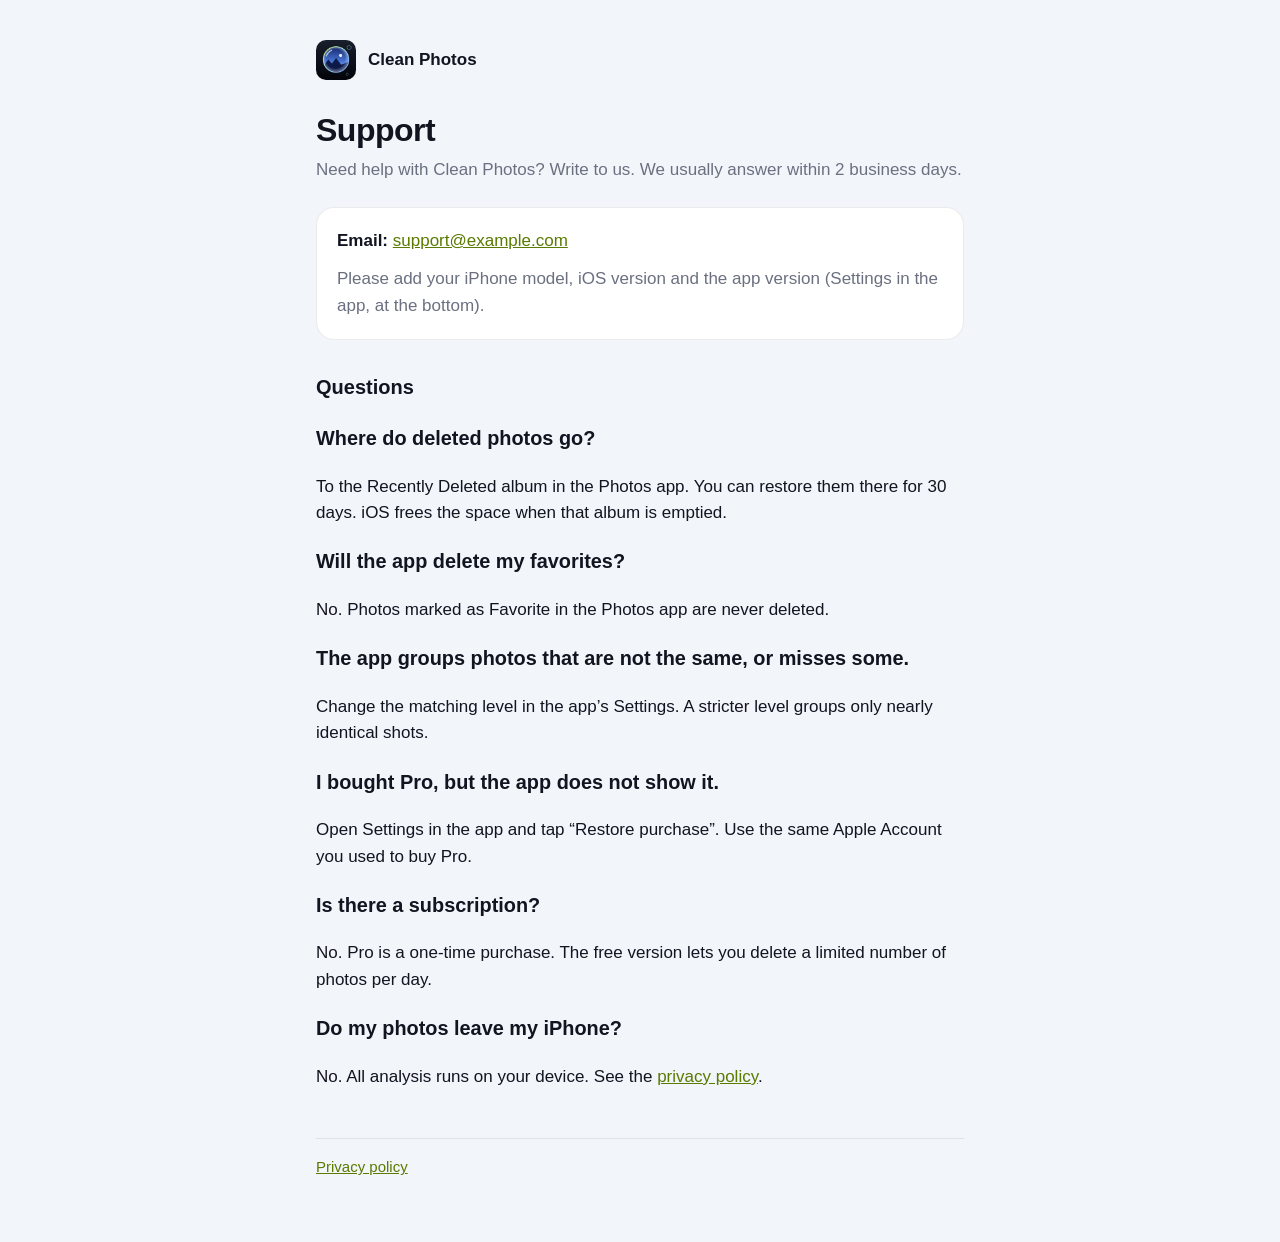
==== support.html @ 99a28722 "Add privacy policy and support pages Assisted-by: Claude <noreply@anthropic.com> Co-Authored-By: Cla" ====
<!doctype html>
<html lang="en">
<head>
  <meta charset="utf-8">
  <meta name="viewport" content="width=device-width, initial-scale=1">
  <title>Support – Clean Photos</title>
  <meta name="description" content="Help and contact for Clean Photos: Similar & Dupes.">
  <link rel="icon" href="icon.png">
  <link rel="stylesheet" href="style.css">
</head>
<body>
  <main>
    <header>
      <a href="./"><img src="icon.png" alt=""> Clean Photos</a>
    </header>

    <h1>Support</h1>
    <p class="muted">Need help with Clean Photos? Write to us. We usually answer within 2 business days.</p>

    <div class="card">
      <p><strong>Email:</strong> <a href="mailto:support@example.com?subject=Clean%20Photos">support@example.com</a></p>
      <p class="muted">Please add your iPhone model, iOS version and the app version (Settings in the app, at the bottom).</p>
    </div>

    <h2>Questions</h2>

    <h3>Where do deleted photos go?</h3>
    <p>To the Recently Deleted album in the Photos app. You can restore them there for 30 days. iOS frees the space when that album is emptied.</p>

    <h3>Will the app delete my favorites?</h3>
    <p>No. Photos marked as Favorite in the Photos app are never deleted.</p>

    <h3>The app groups photos that are not the same, or misses some.</h3>
    <p>Change the matching level in the app’s Settings. A stricter level groups only nearly identical shots.</p>

    <h3>I bought Pro, but the app does not show it.</h3>
    <p>Open Settings in the app and tap “Restore purchase”. Use the same Apple Account you used to buy Pro.</p>

    <h3>Is there a subscription?</h3>
    <p>No. Pro is a one-time purchase. The free version lets you delete a limited number of photos per day.</p>

    <h3>Do my photos leave my iPhone?</h3>
    <p>No. All analysis runs on your device. See the <a href="privacy.html">privacy policy</a>.</p>

    <footer class="muted">
      <a href="privacy.html">Privacy policy</a>
    </footer>
  </main>
</body>
</html>
---- style.css ----
:root {
  --bg: #F2F5FA;
  --card: #FFFFFF;
  --text: #121420;
  --muted: #6B7080;
  --line: rgba(0, 0, 0, 0.08);
  --accent: #5A7A00;
  --mark: #D9FF43;
}

@media (prefers-color-scheme: dark) {
  :root {
    --bg: #0D1017;
    --card: #161A23;
    --text: #F2F4FA;
    --muted: #8A90A3;
    --line: rgba(255, 255, 255, 0.08);
    --accent: #D9FF43;
  }
}

* { box-sizing: border-box; }

body {
  margin: 0;
  background: var(--bg);
  color: var(--text);
  font: 17px/1.55 -apple-system, BlinkMacSystemFont, "SF Pro Text", "Segoe UI", Roboto, sans-serif;
  -webkit-text-size-adjust: 100%;
}

main {
  max-width: 680px;
  margin: 0 auto;
  padding: 40px 16px 64px;
}

header {
  display: flex;
  align-items: center;
  gap: 12px;
  margin-bottom: 32px;
}

header a {
  display: flex;
  align-items: center;
  gap: 12px;
  color: var(--text);
  text-decoration: none;
  font-weight: 600;
}

header img {
  width: 40px;
  height: 40px;
  border-radius: 10px;
}

h1 {
  font-size: 32px;
  line-height: 1.15;
  letter-spacing: -0.5px;
  margin: 0 0 8px;
}

h2 {
  font-size: 20px;
  margin: 32px 0 8px;
}

p, li { margin: 0 0 12px; }

ul { padding-left: 22px; }

a { color: var(--accent); }

.muted { color: var(--muted); }

.card {
  background: var(--card);
  border: 1px solid var(--line);
  border-radius: 18px;
  padding: 20px;
  margin: 24px 0;
}

.card p:last-child { margin-bottom: 0; }

.links {
  list-style: none;
  padding: 0;
}

.links a {
  display: block;
  background: var(--card);
  border: 1px solid var(--line);
  border-radius: 14px;
  padding: 14px 18px;
  color: var(--text);
  text-decoration: none;
  font-weight: 600;
}

footer {
  margin-top: 48px;
  padding-top: 16px;
  border-top: 1px solid var(--line);
  font-size: 15px;
}
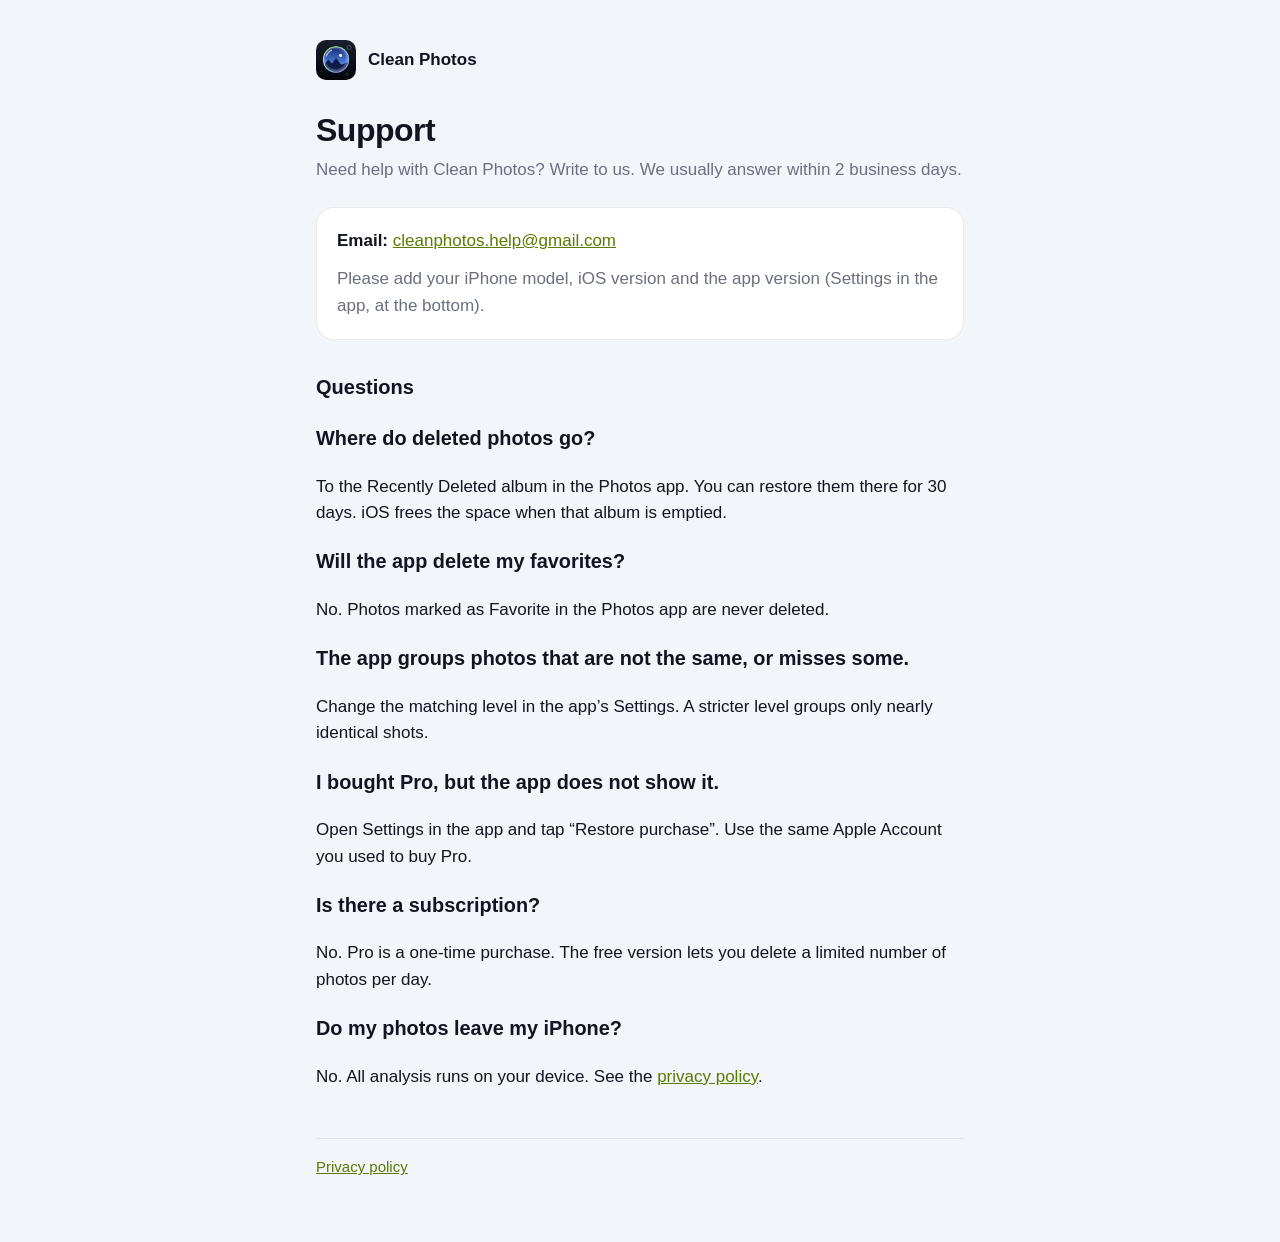
==== commit 03e95d43: "Use the support email address Assisted-by: Claude <noreply@anthropic.com> Co-Authored-By: Claude Opu" ====
--- a/support.html
+++ b/support.html
@@ -18,7 +18,7 @@
     <p class="muted">Need help with Clean Photos? Write to us. We usually answer within 2 business days.</p>
 
     <div class="card">
-      <p><strong>Email:</strong> <a href="mailto:support@example.com?subject=Clean%20Photos">support@example.com</a></p>
+      <p><strong>Email:</strong> <a href="mailto:cleanphotos.help@gmail.com?subject=Clean%20Photos">cleanphotos.help@gmail.com</a></p>
       <p class="muted">Please add your iPhone model, iOS version and the app version (Settings in the app, at the bottom).</p>
     </div>
 
